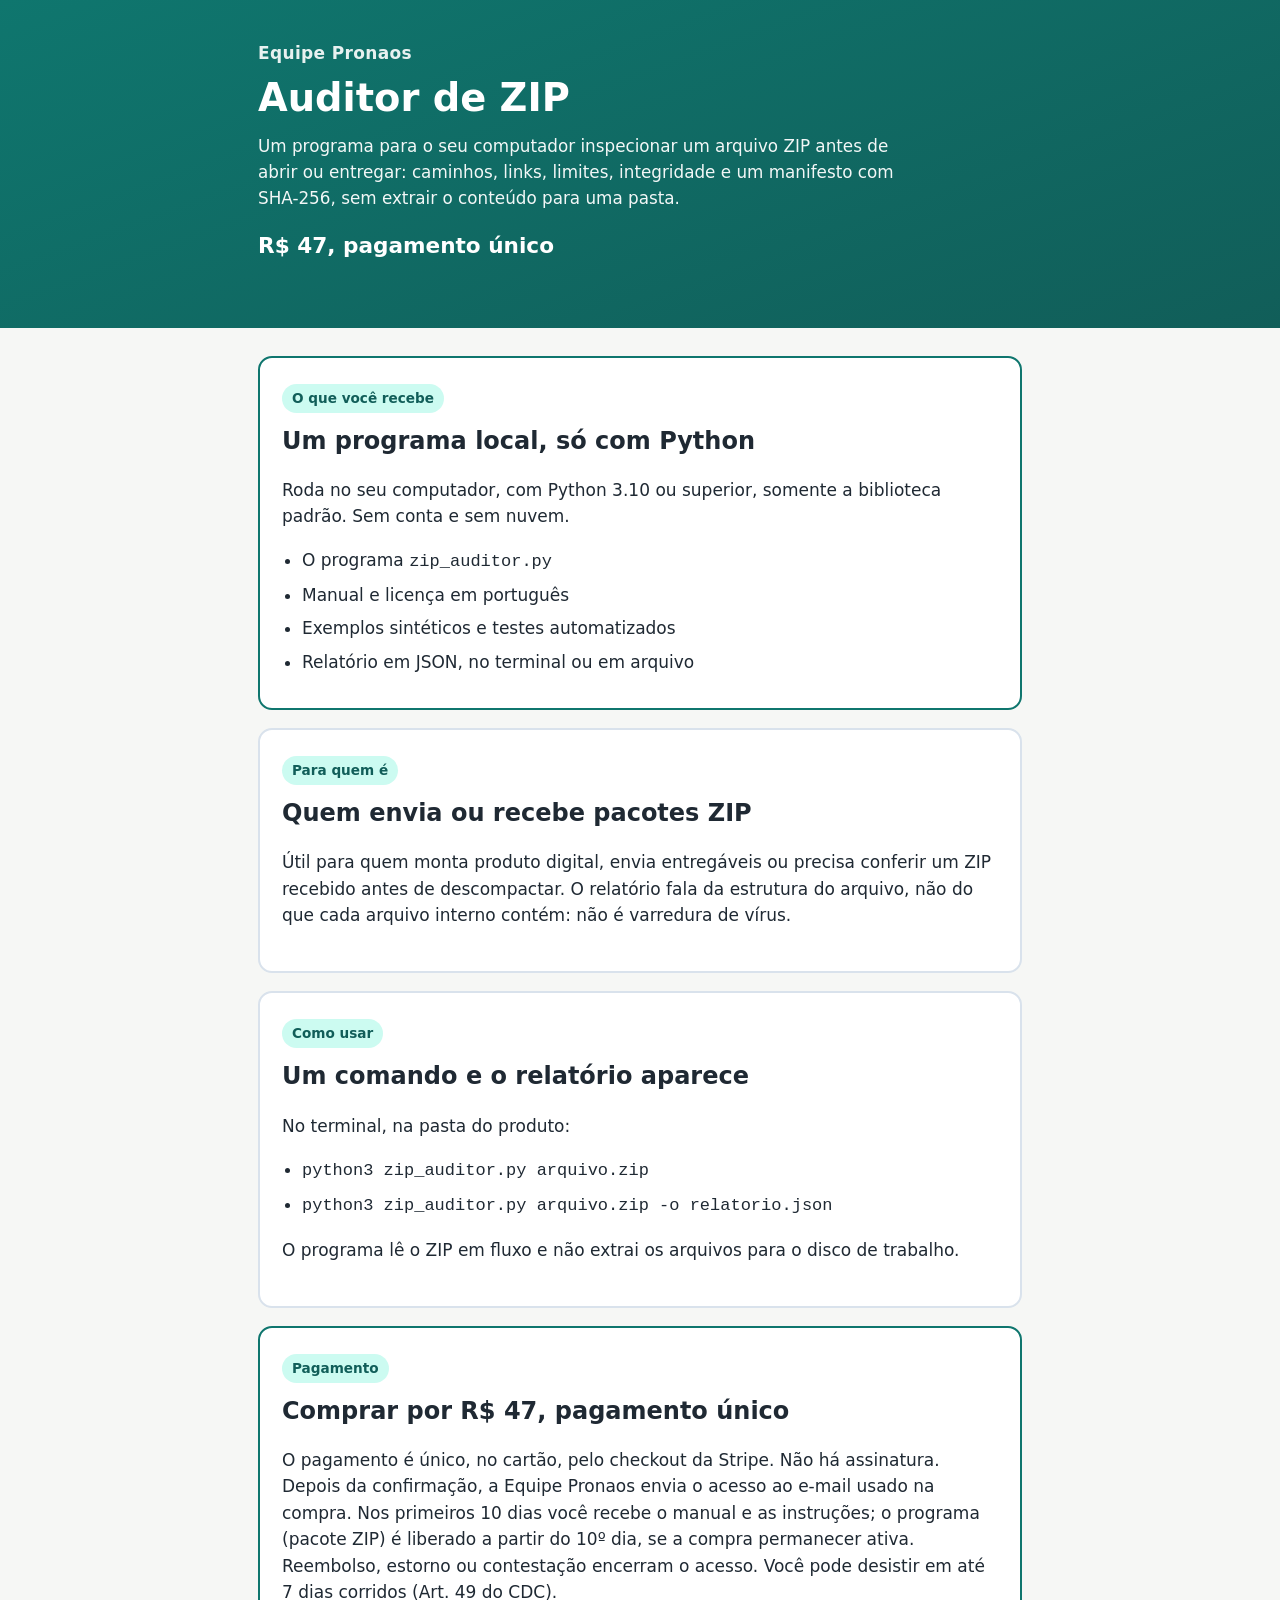
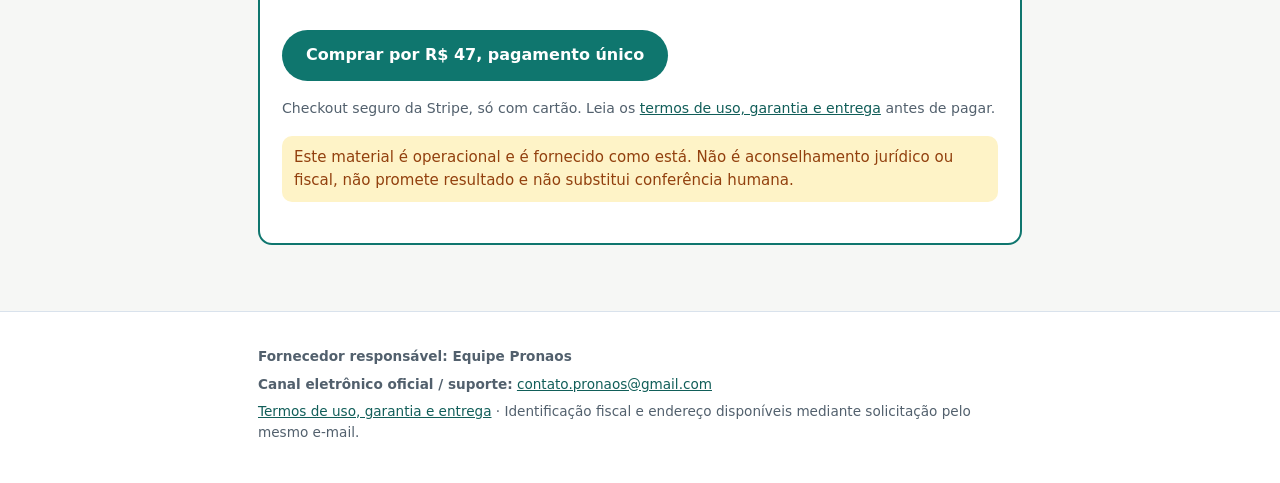
==== auditor-zip/index.html @ 9c48d5eb "Publica as vitrines do Kit Controle de Pós-venda, Auditor de ZIP e CSV Cleanroom" ====
<!DOCTYPE html>
<html lang="pt-BR">
<head>
<meta charset="UTF-8">
<meta name="viewport" content="width=device-width, initial-scale=1">
<title>Auditor de ZIP · Equipe Pronaos</title>
<meta name="description" content="Um programa para o seu computador inspecionar um arquivo ZIP antes de abrir ou entregar: caminhos, links, limites, integridade e um manifesto com SHA-256, sem extrair o conteúdo para uma pasta.">
<link rel="stylesheet" href="/produtos/estilo.css">
</head>
<body>
<header class="hero">
  <div class="wrap">
    <div class="marca">Equipe Pronaos</div>
    <h1>Auditor de ZIP</h1>
    <p class="lead">Um programa para o seu computador inspecionar um arquivo ZIP antes de abrir ou entregar: caminhos, links, limites, integridade e um manifesto com SHA-256, sem extrair o conteúdo para uma pasta.</p>
    <p class="preco">R$ 47, pagamento único</p>
  </div>
</header>
<main>
  <div class="wrap">
    <section class="caixa">
<span class="badge">O que você recebe</span>
<h2>Um programa local, só com Python</h2>

<p>Roda no seu computador, com Python 3.10 ou superior, somente a biblioteca padrão. Sem conta e sem nuvem.</p>
<ul>
  <li>O programa <code>zip_auditor.py</code></li>
  <li>Manual e licença em português</li>
  <li>Exemplos sintéticos e testes automatizados</li>
  <li>Relatório em JSON, no terminal ou em arquivo</li>
</ul>

</section>
<section class="caixa simples">
<span class="badge">Para quem é</span>
<h2>Quem envia ou recebe pacotes ZIP</h2>

<p>Útil para quem monta produto digital, envia entregáveis ou precisa conferir um ZIP recebido antes de descompactar. O relatório fala da estrutura do arquivo, não do que cada arquivo interno contém: não é varredura de vírus.</p>

</section>
<section class="caixa simples">
<span class="badge">Como usar</span>
<h2>Um comando e o relatório aparece</h2>

<p>No terminal, na pasta do produto:</p>
<ul>
  <li><code>python3 zip_auditor.py arquivo.zip</code></li>
  <li><code>python3 zip_auditor.py arquivo.zip -o relatorio.json</code></li>
</ul>
<p>O programa lê o ZIP em fluxo e não extrai os arquivos para o disco de trabalho.</p>

</section>
    <section class="caixa" id="pagamento">
      <span class="badge">Pagamento</span>
      <h2>Comprar por R$ 47, pagamento único</h2>
      <p>O pagamento é único, no cartão, pelo checkout da Stripe. Não há assinatura. Depois da confirmação, a Equipe Pronaos envia o acesso ao e-mail usado na compra. Nos primeiros 10 dias você recebe o manual e as instruções; o programa (pacote ZIP) é liberado a partir do 10º dia, se a compra permanecer ativa. Reembolso, estorno ou contestação encerram o acesso. Você pode desistir em até 7 dias corridos (Art. 49 do CDC).</p>
      <p><a class="cta" href="https://buy.stripe.com/8x214pbpxfrw1Lf2g69R602" rel="noopener">Comprar por R$ 47, pagamento único</a></p>
      <span class="cta-nota">Checkout seguro da Stripe, só com cartão. Leia os <a href="/produtos/termos.html">termos de uso, garantia e entrega</a> antes de pagar.</span>
      <p class="aviso" style="margin-top:16px">Este material é operacional e é fornecido como está. Não é aconselhamento jurídico ou fiscal, não promete resultado e não substitui conferência humana.</p>
    </section>
  </div>
</main>
<footer>
  <div class="wrap">
    <p><b>Fornecedor responsável: Equipe Pronaos</b></p>
    <p><b>Canal eletrônico oficial / suporte:</b> <a href="mailto:contato.pronaos@gmail.com">contato.pronaos@gmail.com</a></p>
    <p><a href="/produtos/termos.html">Termos de uso, garantia e entrega</a> · Identificação fiscal e endereço disponíveis mediante solicitação pelo mesmo e-mail.</p>
  </div>
</footer>
</body>
</html>
---- produtos/estilo.css ----
:root{--verde:#0f766e;--verde-esc:#115e59;--verde-cl:#ccfbf1;--fundo:#f6f7f5;--texto:#1f2933;--sub:#52606d;--borda:#d9e2ec;--raio:14px}
*{box-sizing:border-box}
html{-webkit-text-size-adjust:100%}
body{margin:0;font-family:system-ui,-apple-system,"Segoe UI",Roboto,Arial,sans-serif;color:var(--texto);background:#fff;line-height:1.55;font-size:17px}
.wrap{max-width:800px;margin:0 auto;padding:0 18px}
header.hero{background:linear-gradient(160deg,var(--verde),var(--verde-esc));color:#fff;padding:40px 0 44px}
.hero .marca{font-weight:700;letter-spacing:.02em;opacity:.9}
.hero h1{font-size:clamp(1.7rem,4.5vw,2.4rem);line-height:1.15;margin:10px 0 12px}
.hero p.lead{font-size:1.05rem;max-width:640px;margin:0;opacity:.95}
.preco{margin-top:18px;font-size:1.35rem;font-weight:700}
.rascunho{display:inline-block;margin-top:10px;background:rgba(255,255,255,.16);border:1px solid rgba(255,255,255,.35);border-radius:999px;padding:4px 12px;font-size:.82rem}
main{padding:28px 0 48px;background:var(--fundo)}
.caixa{background:#fff;border:2px solid var(--verde);border-radius:var(--raio);padding:26px 22px;margin:0 0 18px}
.caixa.simples{border-color:var(--borda)}
.badge{display:inline-block;background:var(--verde-cl);color:var(--verde-esc);font-weight:700;font-size:.85rem;padding:4px 10px;border-radius:999px;margin-bottom:10px}
h2{font-size:clamp(1.2rem,3vw,1.5rem);margin:0 0 12px}
ul{padding-left:20px;margin:8px 0 0}
li{margin:7px 0}
.cta{display:inline-block;background:var(--verde);color:#fff;font-weight:700;border:0;border-radius:999px;padding:13px 24px;font-size:1rem;text-decoration:none;margin:8px 8px 0 0}
.cta-nota{display:block;font-size:.88rem;margin-top:8px;color:var(--sub)}
.aviso{background:#fef3c7;color:#92400e;border-radius:10px;padding:10px 12px;font-size:.94rem}
footer{padding:28px 0 40px;font-size:.85rem;color:var(--sub);border-top:1px solid var(--borda);background:#fff}
footer p{margin:6px 0}
a{color:var(--verde-esc)}
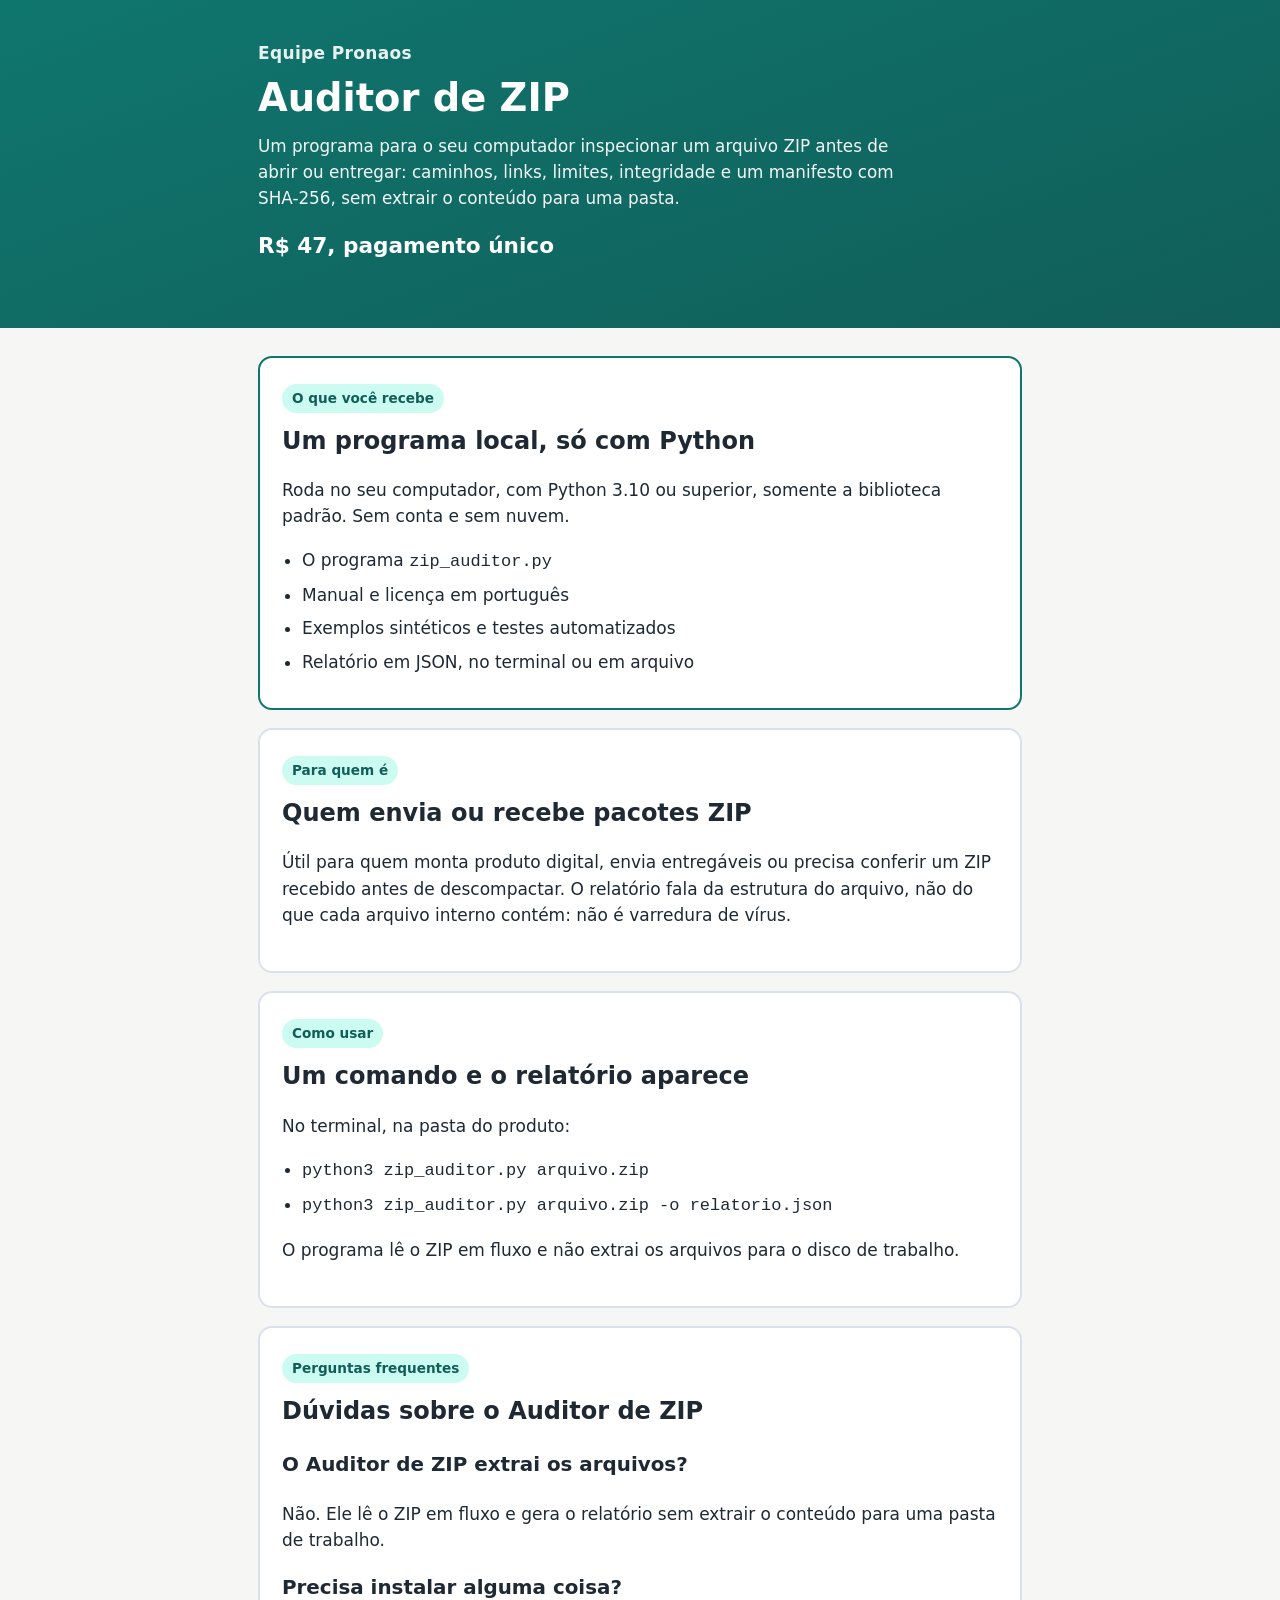
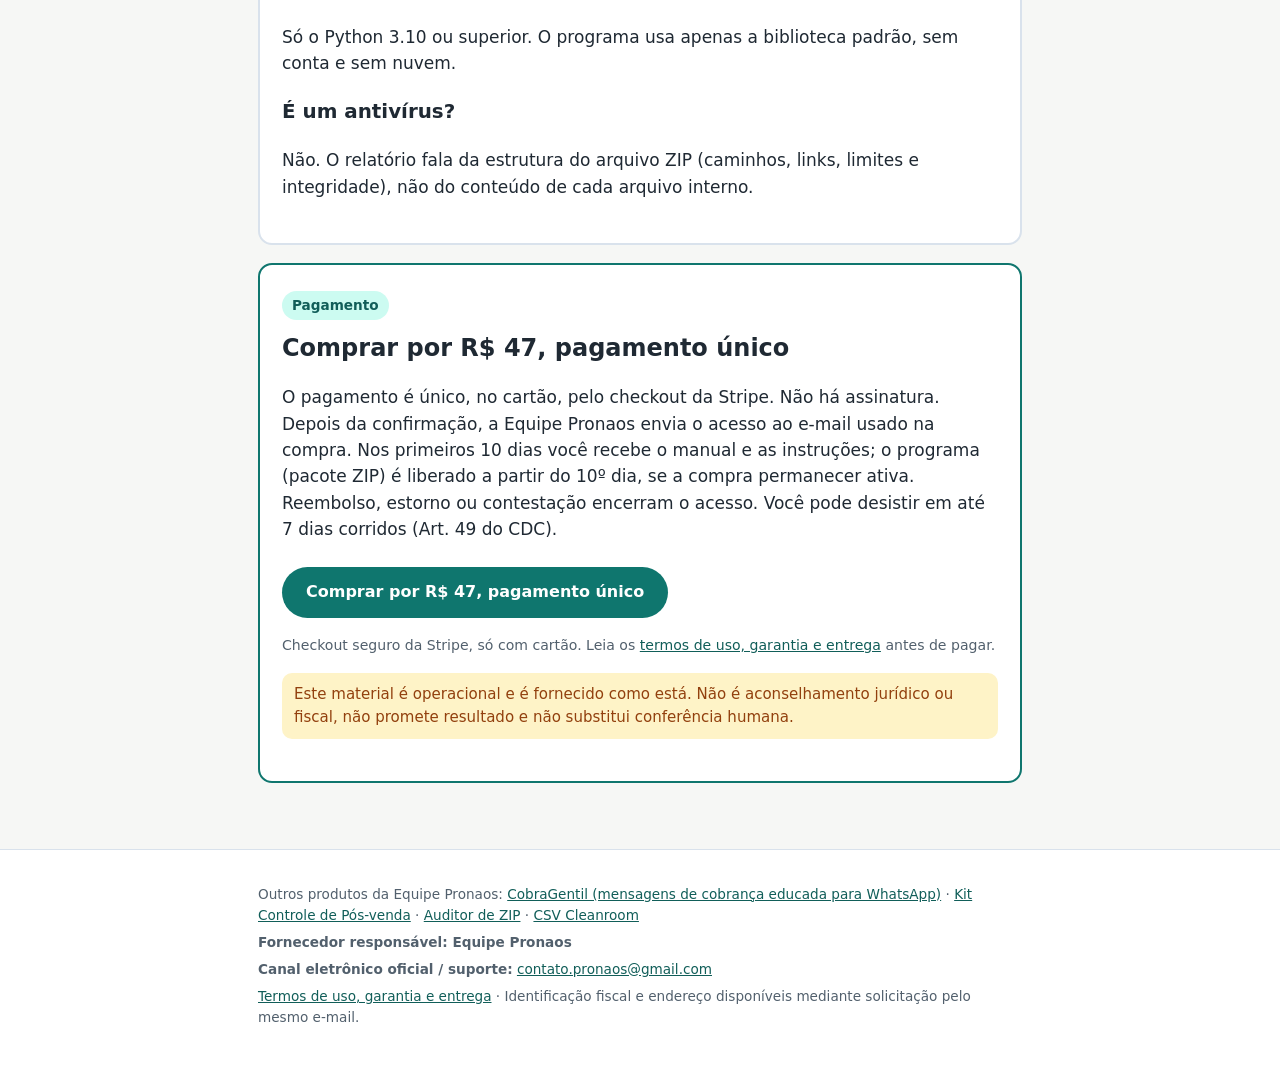
==== commit 895d361a: "SEO (1/3): vitrines com titulos/descricoes pt-BR, canonical, OG/Twitter, JSON-LD (Organization, Prod" ====
--- a/auditor-zip/index.html
+++ b/auditor-zip/index.html
@@ -3,8 +3,106 @@
 <head>
 <meta charset="UTF-8">
 <meta name="viewport" content="width=device-width, initial-scale=1">
-<title>Auditor de ZIP · Equipe Pronaos</title>
-<meta name="description" content="Um programa para o seu computador inspecionar um arquivo ZIP antes de abrir ou entregar: caminhos, links, limites, integridade e um manifesto com SHA-256, sem extrair o conteúdo para uma pasta.">
+<title>Auditor de ZIP: verificar arquivo ZIP antes de abrir ou entregar · Equipe Pronaos</title>
+<meta name="description" content="Auditor de ZIP em Python para conferir um arquivo ZIP antes de abrir ou entregar: caminhos, links, limites, integridade e manifesto SHA-256, sem extrair o conteúdo. R$ 47, pagamento único.">
+<meta name="robots" content="index,follow">
+<link rel="canonical" href="https://cobragentil.onrender.com/auditor-zip/">
+<meta property="og:title" content="Auditor de ZIP: verificar arquivo ZIP antes de abrir ou entregar · Equipe Pronaos">
+<meta property="og:description" content="Auditor de ZIP em Python para conferir um arquivo ZIP antes de abrir ou entregar: caminhos, links, limites, integridade e manifesto SHA-256, sem extrair o conteúdo. R$ 47, pagamento único.">
+<meta property="og:type" content="website">
+<meta property="og:url" content="https://cobragentil.onrender.com/auditor-zip/">
+<meta property="og:locale" content="pt_BR">
+<meta property="og:site_name" content="Equipe Pronaos">
+<meta name="twitter:card" content="summary">
+<meta name="twitter:title" content="Auditor de ZIP: verificar arquivo ZIP antes de abrir ou entregar · Equipe Pronaos">
+<meta name="twitter:description" content="Auditor de ZIP em Python para conferir um arquivo ZIP antes de abrir ou entregar: caminhos, links, limites, integridade e manifesto SHA-256, sem extrair o conteúdo. R$ 47, pagamento único.">
+<script type="application/ld+json">
+{
+ "@context": "https://schema.org",
+ "@graph": [
+  {
+   "@type": "Organization",
+   "@id": "https://cobragentil.onrender.com/#org",
+   "name": "Equipe Pronaos",
+   "url": "https://cobragentil.onrender.com/",
+   "email": "contato.pronaos@gmail.com",
+   "contactPoint": {
+    "@type": "ContactPoint",
+    "contactType": "customer support",
+    "email": "contato.pronaos@gmail.com",
+    "availableLanguage": "pt-BR"
+   }
+  },
+  {
+   "@type": "Product",
+   "@id": "https://cobragentil.onrender.com/auditor-zip/#produto",
+   "name": "Auditor de ZIP",
+   "description": "Auditor de ZIP em Python para conferir um arquivo ZIP antes de abrir ou entregar: caminhos, links, limites, integridade e manifesto SHA-256, sem extrair o conteúdo. R$ 47, pagamento único.",
+   "brand": {
+    "@type": "Brand",
+    "name": "Equipe Pronaos"
+   },
+   "url": "https://cobragentil.onrender.com/auditor-zip/",
+   "offers": {
+    "@type": "Offer",
+    "price": "47.00",
+    "priceCurrency": "BRL",
+    "availability": "https://schema.org/InStock",
+    "url": "https://cobragentil.onrender.com/auditor-zip/",
+    "seller": {
+     "@id": "https://cobragentil.onrender.com/#org"
+    }
+   }
+  },
+  {
+   "@type": "BreadcrumbList",
+   "itemListElement": [
+    {
+     "@type": "ListItem",
+     "position": 1,
+     "name": "Equipe Pronaos",
+     "item": "https://cobragentil.onrender.com/"
+    },
+    {
+     "@type": "ListItem",
+     "position": 2,
+     "name": "Auditor de ZIP",
+     "item": "https://cobragentil.onrender.com/auditor-zip/"
+    }
+   ]
+  },
+  {
+   "@type": "FAQPage",
+   "mainEntity": [
+    {
+     "@type": "Question",
+     "name": "O Auditor de ZIP extrai os arquivos?",
+     "acceptedAnswer": {
+      "@type": "Answer",
+      "text": "Não. Ele lê o ZIP em fluxo e gera o relatório sem extrair o conteúdo para uma pasta de trabalho."
+     }
+    },
+    {
+     "@type": "Question",
+     "name": "Precisa instalar alguma coisa?",
+     "acceptedAnswer": {
+      "@type": "Answer",
+      "text": "Só o Python 3.10 ou superior. O programa usa apenas a biblioteca padrão, sem conta e sem nuvem."
+     }
+    },
+    {
+     "@type": "Question",
+     "name": "É um antivírus?",
+     "acceptedAnswer": {
+      "@type": "Answer",
+      "text": "Não. O relatório fala da estrutura do arquivo ZIP (caminhos, links, limites e integridade), não do conteúdo de cada arquivo interno."
+     }
+    }
+   ]
+  }
+ ]
+}
+</script>
 <link rel="stylesheet" href="/produtos/estilo.css">
 </head>
 <body>
@@ -50,6 +148,16 @@
 <p>O programa lê o ZIP em fluxo e não extrai os arquivos para o disco de trabalho.</p>
 
 </section>
+<section class="caixa simples" id="faq">
+<span class="badge">Perguntas frequentes</span>
+<h2>Dúvidas sobre o Auditor de ZIP</h2>
+<h3>O Auditor de ZIP extrai os arquivos?</h3>
+<p>Não. Ele lê o ZIP em fluxo e gera o relatório sem extrair o conteúdo para uma pasta de trabalho.</p>
+<h3>Precisa instalar alguma coisa?</h3>
+<p>Só o Python 3.10 ou superior. O programa usa apenas a biblioteca padrão, sem conta e sem nuvem.</p>
+<h3>É um antivírus?</h3>
+<p>Não. O relatório fala da estrutura do arquivo ZIP (caminhos, links, limites e integridade), não do conteúdo de cada arquivo interno.</p>
+</section>
     <section class="caixa" id="pagamento">
       <span class="badge">Pagamento</span>
       <h2>Comprar por R$ 47, pagamento único</h2>
@@ -62,6 +170,7 @@
 </main>
 <footer>
   <div class="wrap">
+    <p class="outros">Outros produtos da Equipe Pronaos: <a href="/">CobraGentil (mensagens de cobrança educada para WhatsApp)</a> · <a href="/kit-pos-venda/">Kit Controle de Pós-venda</a> · <a href="/auditor-zip/">Auditor de ZIP</a> · <a href="/csv-cleanroom/">CSV Cleanroom</a></p>
     <p><b>Fornecedor responsável: Equipe Pronaos</b></p>
     <p><b>Canal eletrônico oficial / suporte:</b> <a href="mailto:contato.pronaos@gmail.com">contato.pronaos@gmail.com</a></p>
     <p><a href="/produtos/termos.html">Termos de uso, garantia e entrega</a> · Identificação fiscal e endereço disponíveis mediante solicitação pelo mesmo e-mail.</p>
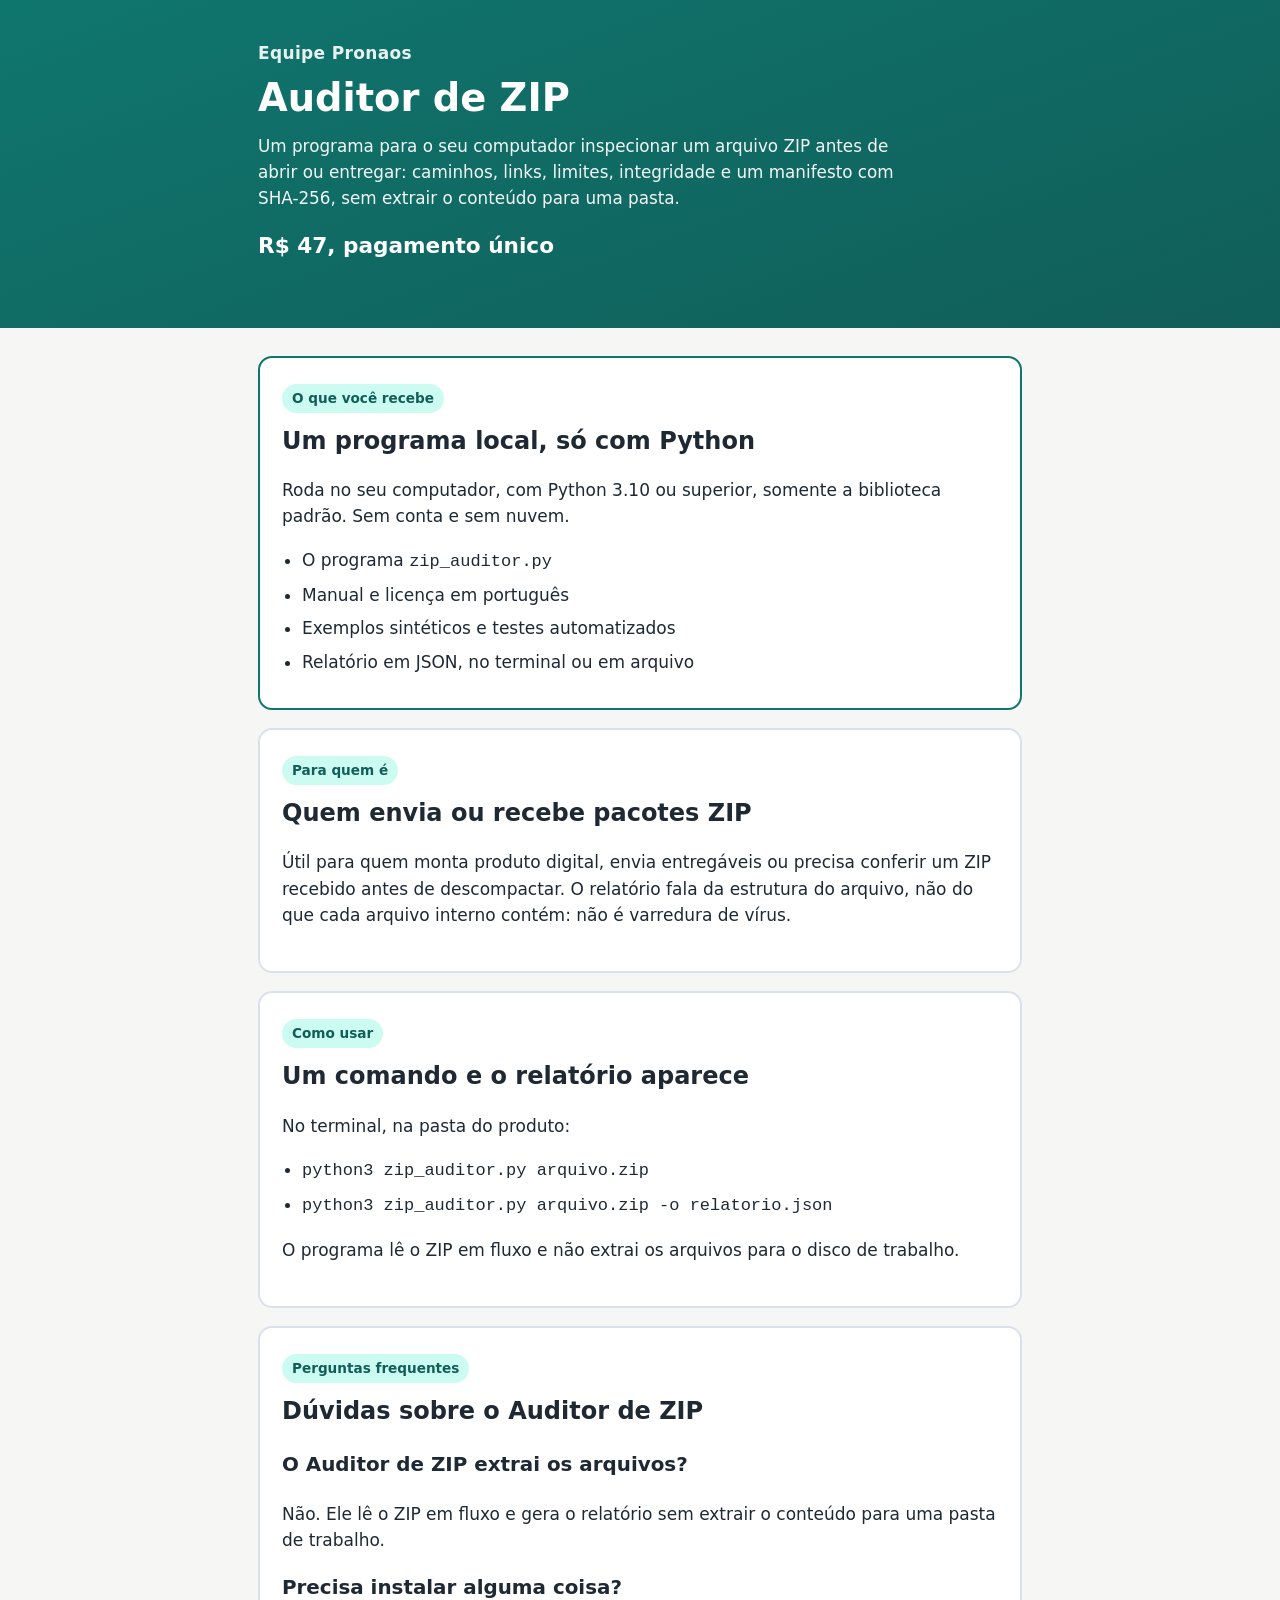
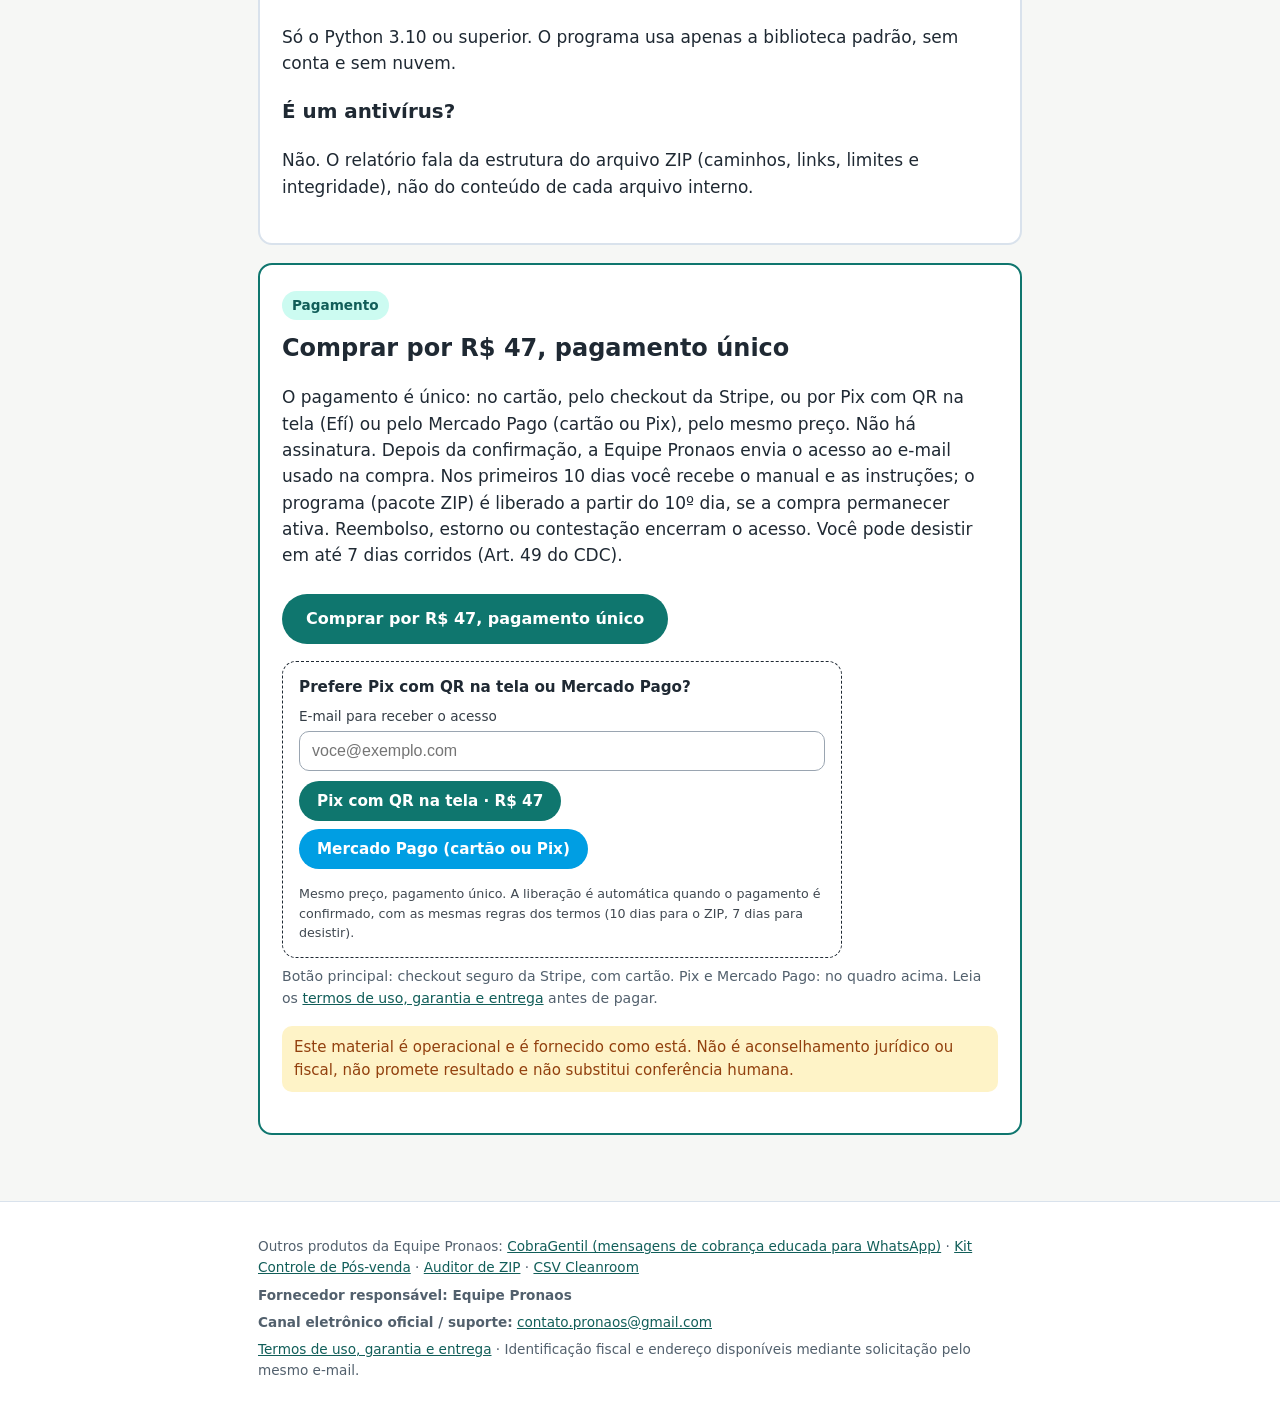
==== commit b2e6697d: "t2184u (2/3): Kit, Auditor e CSV com Pix com QR (Efí) e Mercado Pago ao lado da Stripe" ====
--- a/auditor-zip/index.html
+++ b/auditor-zip/index.html
@@ -161,9 +161,10 @@
     <section class="caixa" id="pagamento">
       <span class="badge">Pagamento</span>
       <h2>Comprar por R$ 47, pagamento único</h2>
-      <p>O pagamento é único, no cartão, pelo checkout da Stripe. Não há assinatura. Depois da confirmação, a Equipe Pronaos envia o acesso ao e-mail usado na compra. Nos primeiros 10 dias você recebe o manual e as instruções; o programa (pacote ZIP) é liberado a partir do 10º dia, se a compra permanecer ativa. Reembolso, estorno ou contestação encerram o acesso. Você pode desistir em até 7 dias corridos (Art. 49 do CDC).</p>
+      <p>O pagamento é único: no cartão, pelo checkout da Stripe, ou por Pix com QR na tela (Efí) ou pelo Mercado Pago (cartão ou Pix), pelo mesmo preço. Não há assinatura. Depois da confirmação, a Equipe Pronaos envia o acesso ao e-mail usado na compra. Nos primeiros 10 dias você recebe o manual e as instruções; o programa (pacote ZIP) é liberado a partir do 10º dia, se a compra permanecer ativa. Reembolso, estorno ou contestação encerram o acesso. Você pode desistir em até 7 dias corridos (Art. 49 do CDC).</p>
       <p><a class="cta" href="https://buy.stripe.com/8x214pbpxfrw1Lf2g69R602" rel="noopener">Comprar por R$ 47, pagamento único</a></p>
-      <span class="cta-nota">Checkout seguro da Stripe, só com cartão. Leia os <a href="/produtos/termos.html">termos de uso, garantia e entrega</a> antes de pagar.</span>
+      <div class="pg-alt" data-produto="auditor-zip" data-preco="R$ 47"></div>
+      <span class="cta-nota">Botão principal: checkout seguro da Stripe, com cartão. Pix e Mercado Pago: no quadro acima. Leia os <a href="/produtos/termos.html">termos de uso, garantia e entrega</a> antes de pagar.</span>
       <p class="aviso" style="margin-top:16px">Este material é operacional e é fornecido como está. Não é aconselhamento jurídico ou fiscal, não promete resultado e não substitui conferência humana.</p>
     </section>
   </div>
@@ -176,5 +177,6 @@
     <p><a href="/produtos/termos.html">Termos de uso, garantia e entrega</a> · Identificação fiscal e endereço disponíveis mediante solicitação pelo mesmo e-mail.</p>
   </div>
 </footer>
+<script src="/js/pagar-alt.js" defer></script>
 </body>
 </html>
